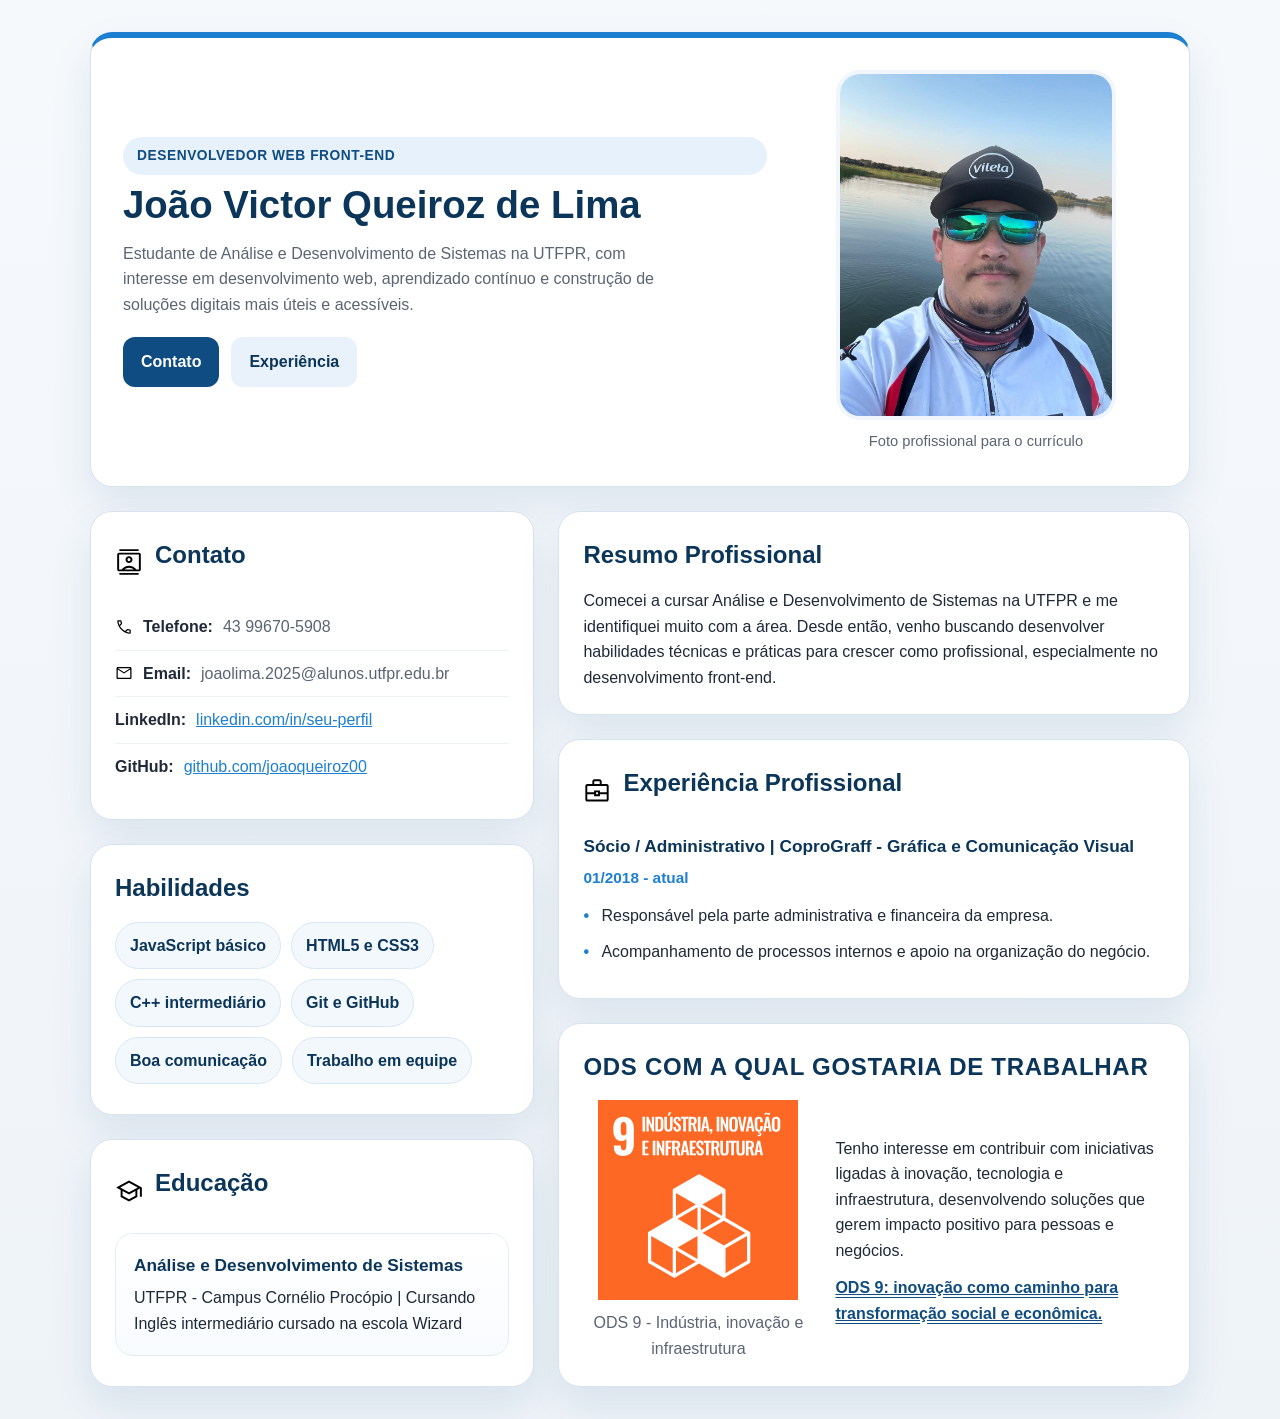
==== curriculos/CurriculumVitae_joao/index.html @ 71f60d38 "adicao-curriculos" ====
<!DOCTYPE html>
<html lang="pt-BR">
<head>
  <meta charset="UTF-8">
  <meta name="viewport" content="width=device-width, initial-scale=1.0">
  <title>Currículo - João Victor Queiroz de Lima</title>
  <link rel="icon" type="image/png" href="./icone/icnone_html_azul.svg">
  <link rel="stylesheet" href="./css/style_curriculo.css">
</head>
<body>
  <main class="curriculo">
    <header id="topo" class="hero card">
      <div class="hero-texto">
        <p class="tag-profissao">Desenvolvedor Web Front-end</p>
        <h1>João Victor Queiroz de Lima</h1>
        <p class="apresentacao">
          Estudante de Análise e Desenvolvimento de Sistemas na UTFPR, com interesse em desenvolvimento web,
          aprendizado contínuo e construção de soluções digitais mais úteis e acessíveis.
        </p>

        <nav class="acoes">
          <a class="botao" href="#contato">Contato</a>
          <a class="botao botao-secundario" href="#experiencia">Experiência</a>
        </nav>
      </div>

      <figure class="hero-foto">
        <img src="./imagem/foto_curriculo.jpeg" alt="Foto de João Victor Queiroz de Lima">
        <figcaption>Foto profissional para o currículo</figcaption>
      </figure>
    </header>

    <div class="grid-principal">
      <aside class="coluna-lateral">
        <section id="contato" class="card secao contato">
          <div class="titulo-com-icone">
            <img src="./icone/contato.svg" alt="Ícone de contato" width="28" height="28">
            <h2>Contato</h2>
          </div>

          <ul class="lista-info">
            <li><img src="./icone/telefone_contato.svg" alt="Telefone" width="18" height="18"><strong>Telefone:</strong> <span>43 99670-5908</span></li>
            <li><img src="./icone/email_contato.svg" alt="E-mail" width="18" height="18"><strong>Email:</strong> <span>joaolima.2025@alunos.utfpr.edu.br</span></li>
            <li><strong>LinkedIn:</strong> <a href="https://linkedin.com/in/seu-perfil">linkedin.com/in/seu-perfil</a></li>
            <li><strong>GitHub:</strong> <a href="https://github.com/joaoqueiroz00">github.com/joaoqueiroz00</a></li>
          </ul>
        </section>

        <section class="card secao habilidades">
          <h2>Habilidades</h2>
          <ul class="lista-tags">
            <li>JavaScript básico</li>
            <li>HTML5 e CSS3</li>
            <li>C++ intermediário</li>
            <li>Git e GitHub</li>
            <li>Boa comunicação</li>
            <li>Trabalho em equipe</li>
          </ul>
        </section>

        <section class="card secao educacao">
          <div class="titulo-com-icone">
            <img src="./icone/educaçao.svg" alt="Ícone de educação" width="28" height="28">
            <h2>Educação</h2>
          </div>

          <div class="item item-educacao destaque-box">
            <h3>Análise e Desenvolvimento de Sistemas</h3>
            <p>UTFPR - Campus Cornélio Procópio | Cursando</p>
            <p>Inglês intermediário cursado na escola Wizard</p>
          </div>
        </section>
      </aside>

      <section class="coluna-conteudo">
        <section class="card secao resumo"> 
          <h2>Resumo Profissional</h2>
          <p>
            Comecei a cursar Análise e Desenvolvimento de Sistemas na UTFPR e me identifiquei muito com a área.
            Desde então, venho buscando desenvolver habilidades técnicas e práticas para crescer como profissional,
            especialmente no desenvolvimento front-end.
          </p>
        </section>

        <section id="experiencia" class="card secao experiencia">
          <div class="titulo-com-icone">
            <img src="./icone/profissao.svg" alt="Ícone de experiência profissional" width="28" height="28">
            <h2>Experiência Profissional</h2>
          </div>

          <article class="item item-experiencia">
            <h3>Sócio / Administrativo | CoproGraff - Gráfica e Comunicação Visual</h3>
            <p class="periodo">01/2018 - atual</p>
            <ul>
              <li>Responsável pela parte administrativa e financeira da empresa.</li>
              <li>Acompanhamento de processos internos e apoio na organização do negócio.</li>
            </ul>
          </article>
        </section>

        <section class="card secao ods">
          <h2 id="ods">ODS com a qual gostaria de trabalhar</h2>
          <div class="ods-conteudo">
            <figure class="ods-figura">
              <img src="./imagem/SDG-9.svg" alt="Imagem referente à ODS 9">
              <figcaption>ODS 9 - Indústria, inovação e infraestrutura</figcaption>
            </figure>

            <div class="ods-texto">
              <p>
                Tenho interesse em contribuir com iniciativas ligadas à inovação, tecnologia e infraestrutura,
                desenvolvendo soluções que gerem impacto positivo para pessoas e negócios.
              </p>
              <p id="sigla">ODS 9: inovação como caminho para transformação social e econômica.</p>
            </div>
          </div>
        </section>
      </section>
    </div>
  </main>
</body>
</html>
---- curriculos/CurriculumVitae_joao/css/style_curriculo.css ----
/* Seletor universal */
* {
  box-sizing: border-box;
  margin: 0;
  padding: 0;
}

:root {
  --cor-fundo: #eef3f8;
  --cor-card: #ffffff;
  --cor-primaria: #0f4c81;
  --cor-primaria-escura: #0b3559;
  --cor-secundaria: #1d7fd1;
  --cor-texto: #1f2937;
  --cor-texto-suave: #5b6472;
  --cor-borda: #d9e3ee;
  --cor-destaque: #e7f1fb;
  --sombra: 0 18px 40px rgba(15, 76, 129, 0.10);
}

/* Seletor por elemento */
body {
  font-family: Arial, Helvetica, sans-serif;
  background: linear-gradient(180deg, #f6f9fc 0%, var(--cor-fundo) 100%);
  color: var(--cor-texto);
  line-height: 1.6;
  padding: 32px 18px;
}

h1, h2, h3 {
  color: var(--cor-primaria-escura);
}

p, li, a, figcaption {
  font-size: 1rem;
}

img {
  max-width: 100%;
  display: block;
}

/* Seletor por classe */
.curriculo {
  max-width: 1100px;
  margin: 0 auto;
}

.card {
  background-color: var(--cor-card);
  border: 1px solid var(--cor-borda);
  border-radius: 22px;
  box-shadow: var(--sombra);
}

.hero {
  display: grid;
  grid-template-columns: 1.6fr 0.9fr;
  gap: 28px;
  padding: 32px;
  margin-bottom: 24px;
  align-items: center;
}

.hero-texto h1 {
  font-size: 2.4rem;
  line-height: 1.15;
  margin: 8px 0 14px;
}

.tag-profissao {
  display: inline-block;
  background-color: var(--cor-destaque);
  color: var(--cor-primaria);
  padding: 8px 14px;
  border-radius: 999px;
  font-weight: bold;
  text-transform: uppercase;
  letter-spacing: 0.04em;
  font-size: 0.86rem;
}

.apresentacao {
  color: var(--cor-texto-suave);
  max-width: 60ch;
}

.hero-foto img {
  width: 100%;
  max-width: 280px;
  aspect-ratio: 4 / 5;
  object-fit: cover;
  border-radius: 24px;
  margin: 0 auto;
  border: 4px solid #f0f6fc;
}

.hero-foto figcaption {
  text-align: center;
  margin-top: 10px;
  color: var(--cor-texto-suave);
  font-size: 0.92rem;
}

.grid-principal {
  display: grid;
  grid-template-columns: 0.95fr 1.35fr;
  gap: 24px;
}

.coluna-lateral,
.coluna-conteudo {
  display: grid;
  gap: 24px;
}

.secao {
  padding: 24px;
}

.titulo-com-icone {
  display: flex;
  align-items: center;
  gap: 12px;
  margin-bottom: 16px;
}

.lista-info,
.item-experiencia ul,
.lista-tags {
  list-style: none;
}

.lista-info li {
  display: flex;
  align-items: center;
  gap: 10px;
  flex-wrap: wrap;
  padding: 10px 0;
  border-bottom: 1px solid #edf2f7;
}

.lista-info li:last-child {
  border-bottom: none;
}

.lista-tags {
  display: flex;
  flex-wrap: wrap;
  gap: 10px;
}

.lista-tags li {
  background-color: #f3f8fd;
  border: 1px solid #d8e7f5;
  color: var(--cor-primaria-escura);
  padding: 10px 14px;
  border-radius: 999px;
  font-weight: bold;
}

.item h3 {
  font-size: 1.08rem;
  margin-bottom: 6px;
}

.periodo {
  color: var(--cor-secundaria);
  font-weight: bold;
  margin-bottom: 12px;
}

.item-experiencia ul li {
  position: relative;
  padding-left: 18px;
  margin-bottom: 10px;
}

.item-experiencia ul li::before {
  content: "•";
  position: absolute;
  left: 0;
  color: var(--cor-secundaria);
  font-weight: bold;
}

.ods-conteudo {
  display: grid;
  grid-template-columns: 230px 1fr;
  gap: 22px;
  align-items: center;
}

.ods-figura img {
  width: 200px;
  margin: 0 auto;
}

.ods-figura figcaption {
  text-align: center;
  margin-top: 10px;
  color: var(--cor-texto-suave);
}

.ods-texto {
  display: grid;
  gap: 12px;
}

.acoes {
  display: flex;
  gap: 12px;
  margin-top: 20px;
  flex-wrap: wrap;
}

.botao {
  display: inline-block;
  text-decoration: none;
  background-color: var(--cor-primaria);
  color: #ffffff;
  padding: 12px 18px;
  border-radius: 12px;
  font-weight: bold;
  transition: transform 0.2s ease, background-color 0.2s ease, box-shadow 0.2s ease;
}

.botao-secundario {
  background-color: #e9f2fb;
  color: var(--cor-primaria-escura);
}

.destaque-box {
  background: linear-gradient(180deg, #ffffff 0%, #f8fbfe 100%);
  border: 1px solid #e3edf7;
  border-radius: 18px;
  padding: 18px;
}

/* Seletor por ID */
#topo {
  border-top: 6px solid var(--cor-secundaria);
}

#sigla {
  font-weight: bold;
  color: var(--cor-primaria);
  text-decoration: underline;
  text-decoration-style: double;
}

#ods {
  text-transform: uppercase;
  letter-spacing: 0.03em;
}

/* Seletor por atributo */
a[href^="https"] {
  color: var(--cor-secundaria);
  word-break: break-word;
}

/* Pseudo-classes */
a:hover,
.botao:hover {
  color: #ffffff;
  background-color: var(--cor-primaria-escura);
}

.card:hover {
  transform: translateY(-3px);
  transition: transform 0.25s ease, box-shadow 0.25s ease;
  box-shadow: 0 20px 42px rgba(15, 76, 129, 0.16);
}

/* Agrupamento */
.resumo h2,
.habilidades h2,
.educacao h2,
.experiencia h2,
.ods h2,
.contato h2 {
  margin-bottom: 14px;
}

/* Combinadores */
.hero > .hero-texto {
  display: grid;
  align-content: center;
}

.contato strong + span {
  color: var(--cor-texto-suave);
}

.titulo-com-icone h2 + p {
  color: var(--cor-texto-suave);
}

.item-experiencia h3 ~ p {
  font-size: 0.96rem;
}

/* Responsividade */
@media (max-width: 900px) {
  .hero,
  .grid-principal,
  .ods-conteudo {
    grid-template-columns: 1fr;
  }

  .hero {
    text-align: center;
  }

  .hero-texto {
    justify-items: center;
  }

  .titulo-com-icone {
    justify-content: flex-start;
  }
}

@media (max-width: 560px) {
  body {
    padding: 16px;
  }

  .hero,
  .secao {
    padding: 20px;
  }

  .hero-texto h1 {
    font-size: 1.9rem;
  }

  .lista-info li {
    align-items: flex-start;
  }
}
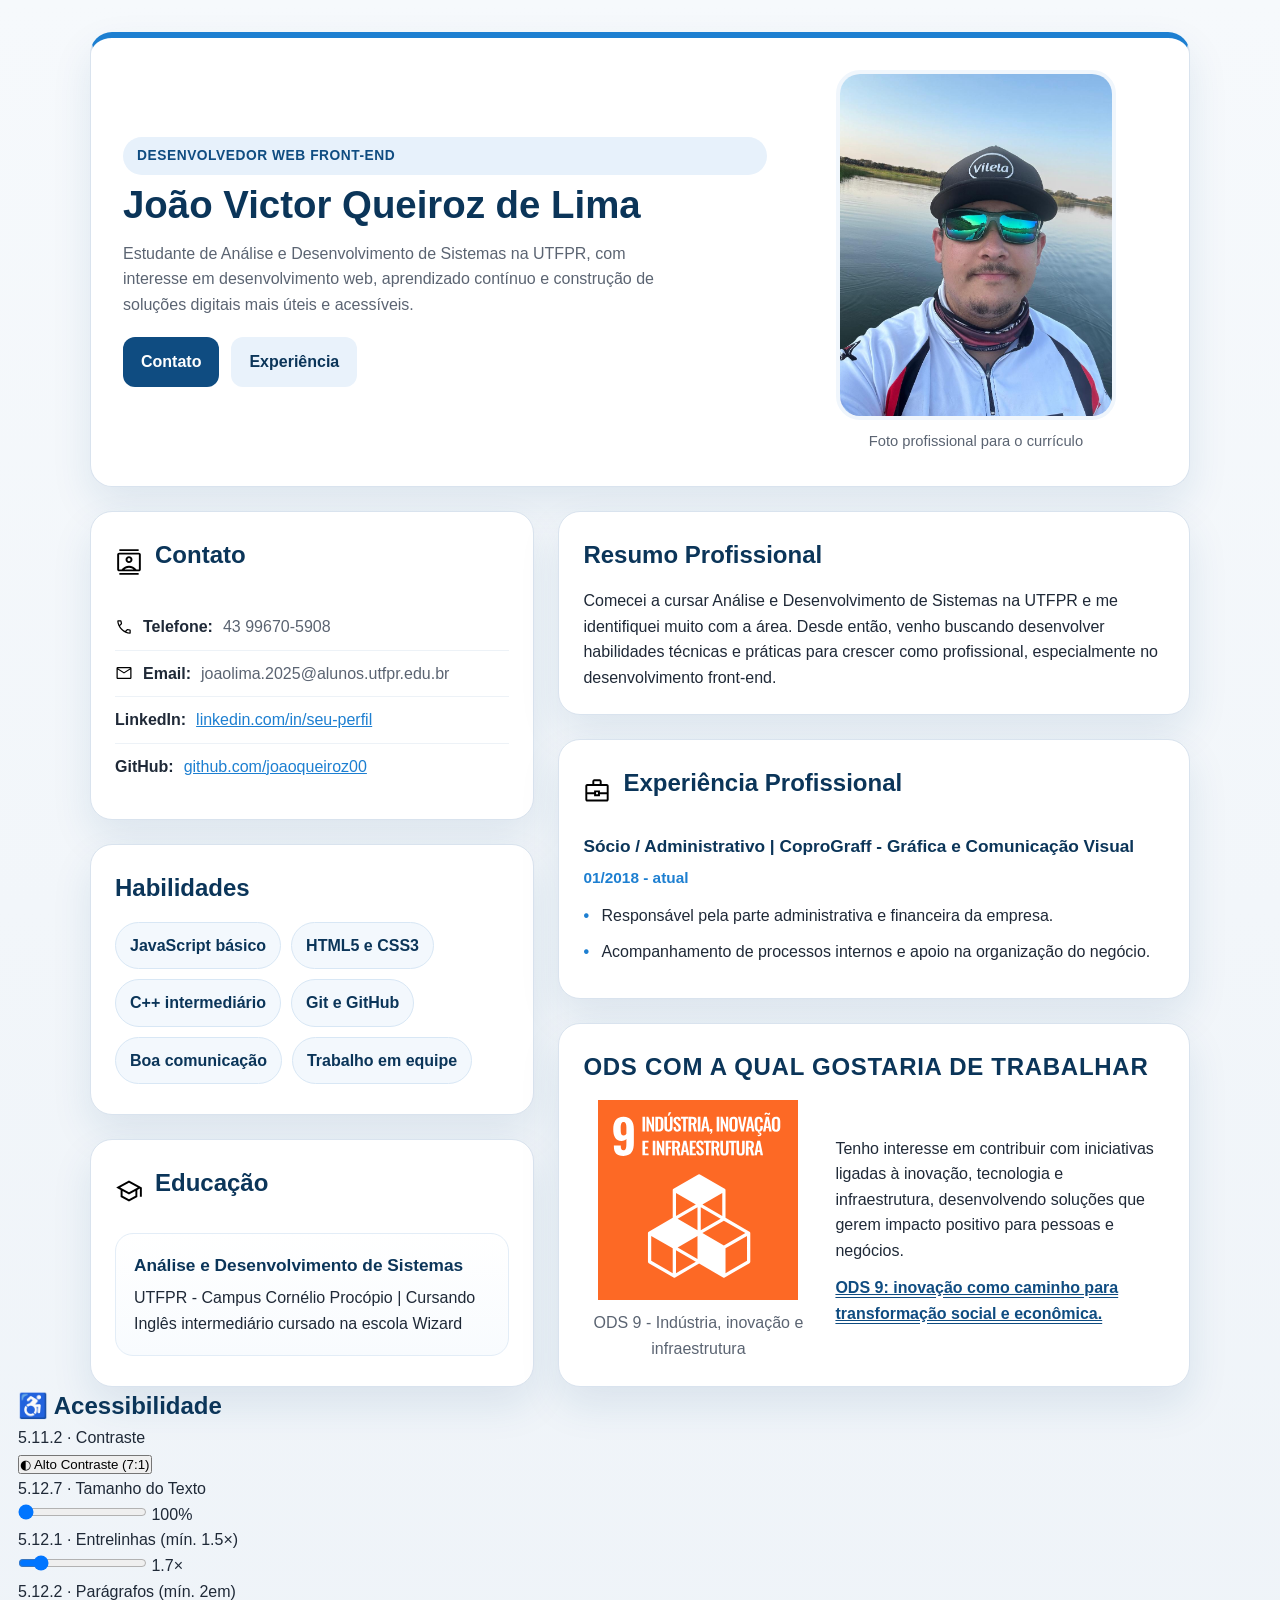
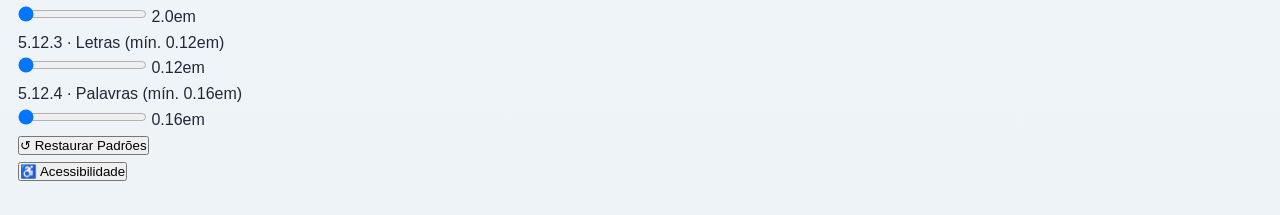
==== commit a3685b5d: "alterações-p2-final-p1" ====
--- a/curriculos/CurriculumVitae_joao/index.html
+++ b/curriculos/CurriculumVitae_joao/index.html
@@ -60,7 +60,7 @@
 
         <section class="card secao educacao">
           <div class="titulo-com-icone">
-            <img src="./icone/educaçao.svg" alt="Ícone de educação" width="28" height="28">
+            <img src="./icone/educacao.svg" alt="Ícone de educação" width="28" height="28">
             <h2>Educação</h2>
           </div>
 
@@ -118,5 +118,6 @@
       </section>
     </div>
   </main>
+  <script src="../../js/acessibilidade.js"></script>
 </body>
 </html>
